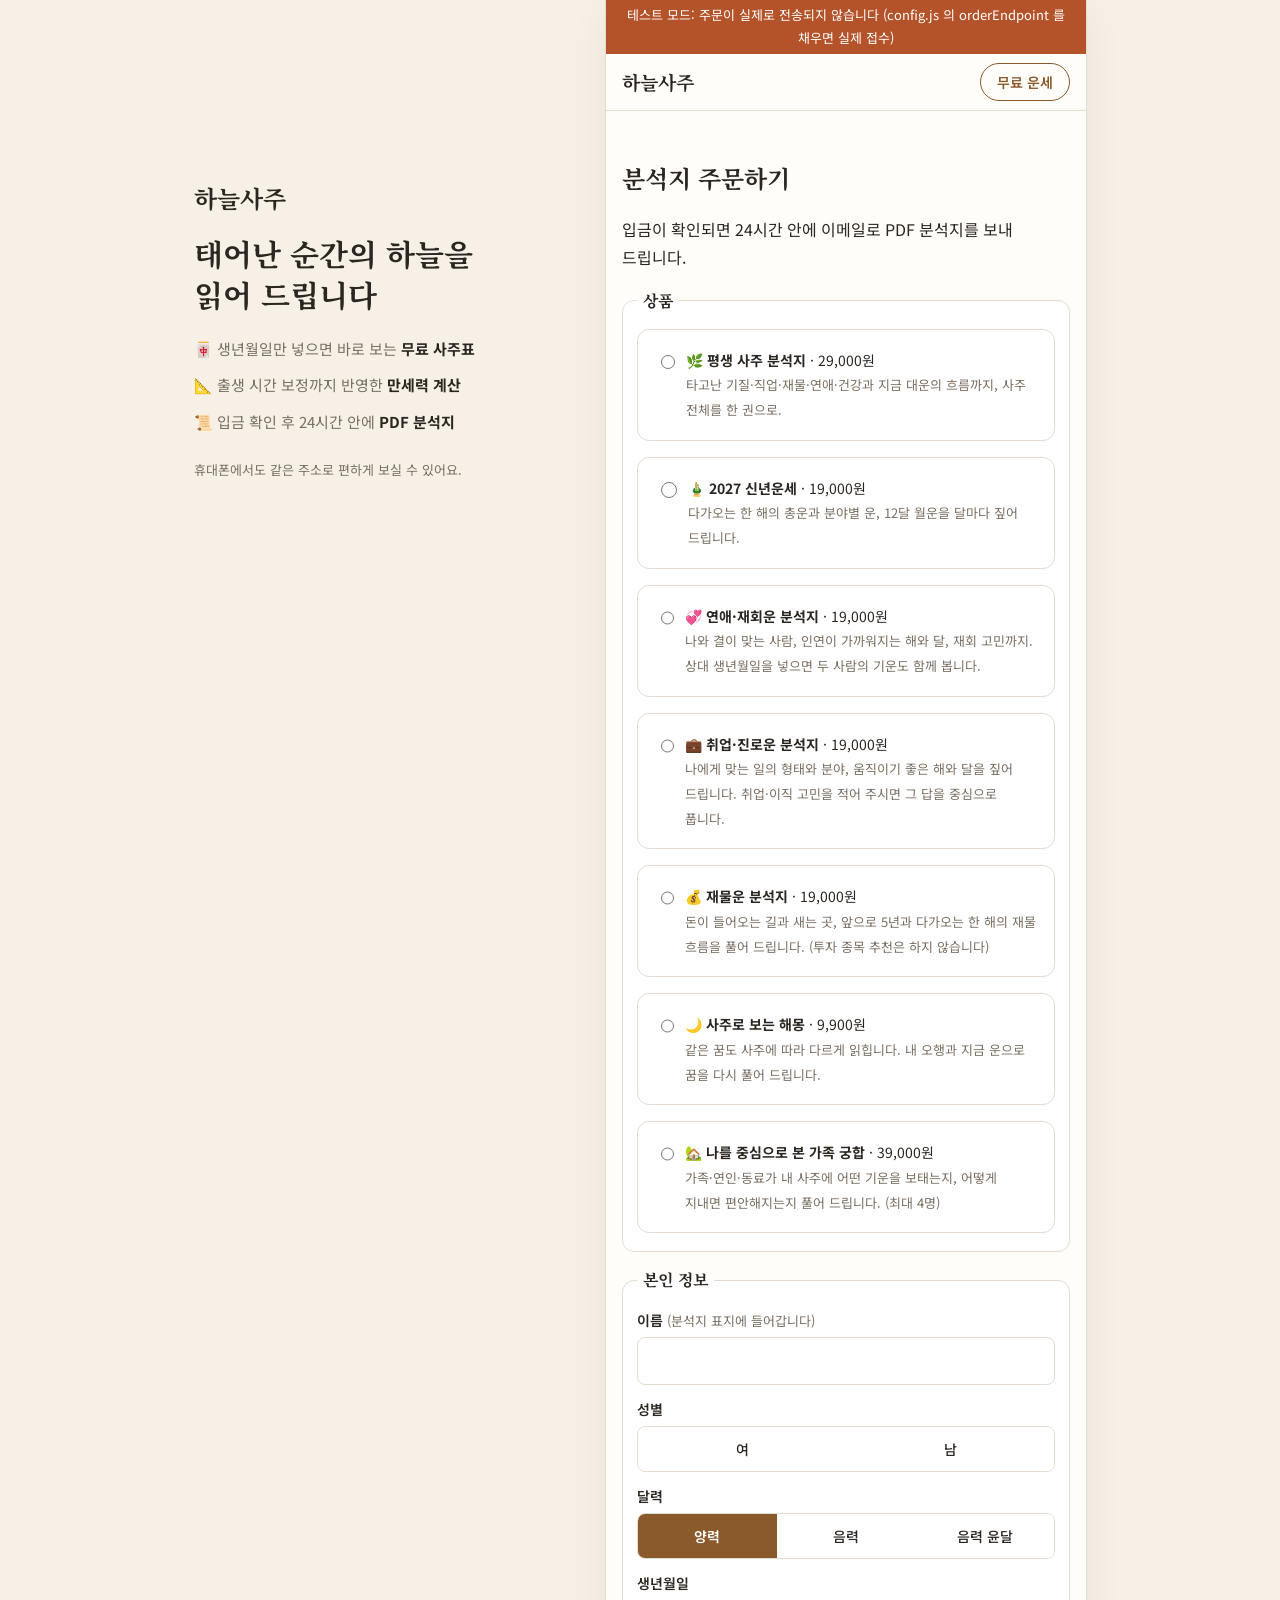
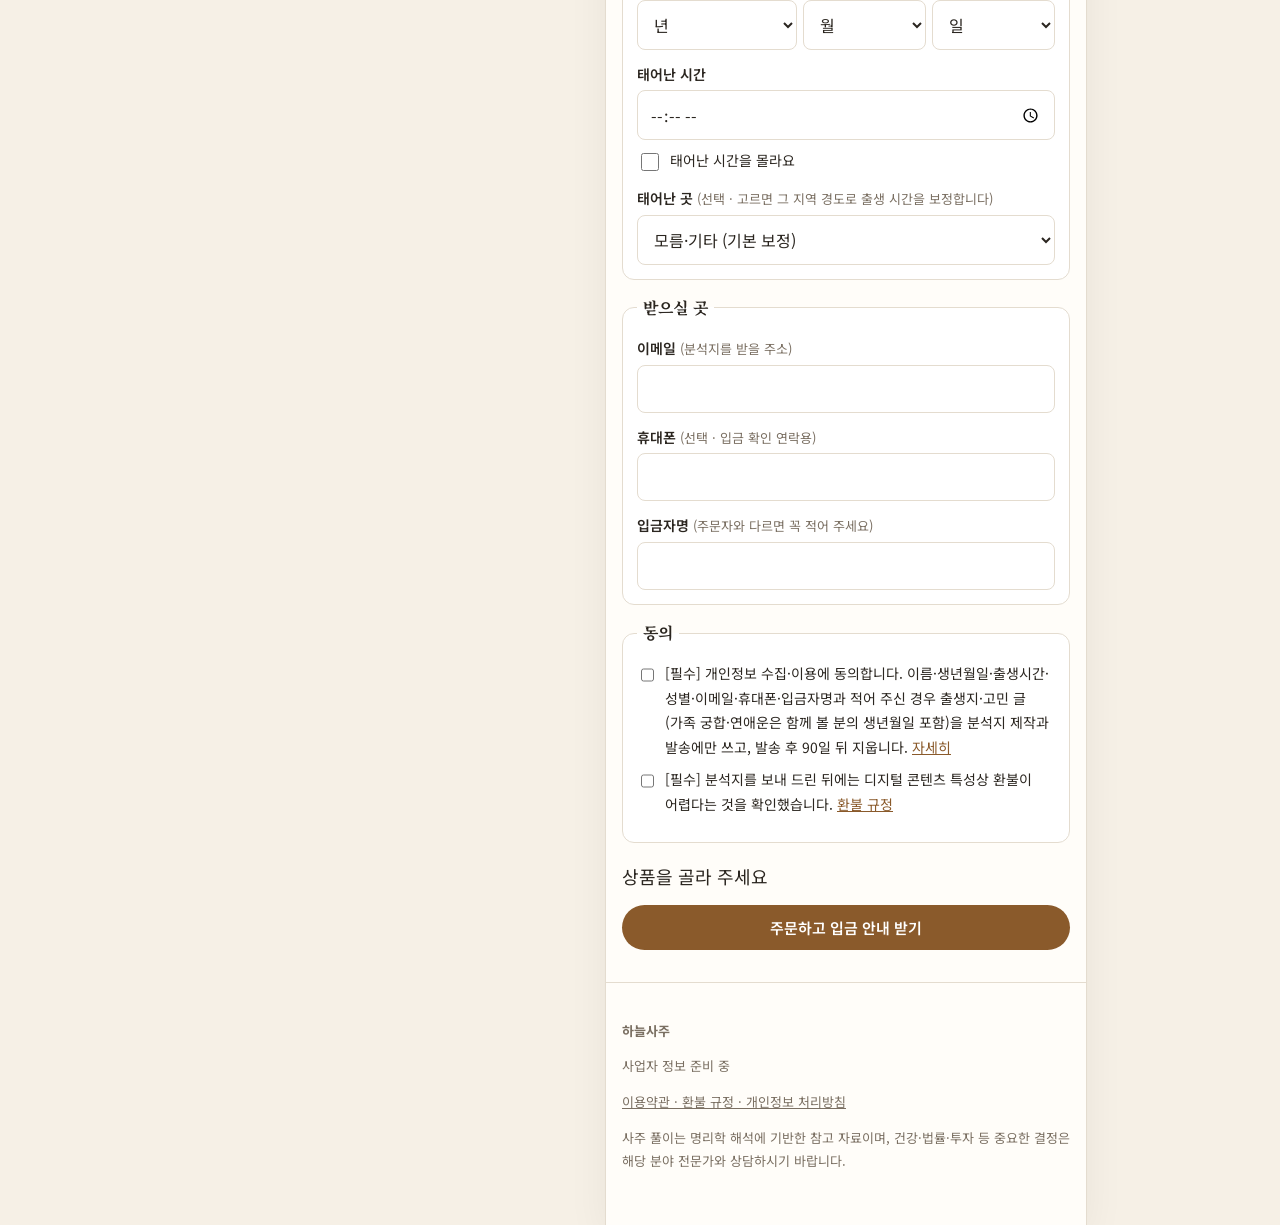
==== order.html @ 5548706a "시연용 첫 공개: 무료 사주표·오늘의 운세·상품 7종·주문서(테스트 모드) Co-Authored-By: Claude Opus 5.5 <noreply@anthropic.com>" ====
<!doctype html>
<html lang="ko">
<head>
<meta charset="utf-8">
<meta name="viewport" content="width=device-width, initial-scale=1">
<!-- site_build: 최신 확인 -->
<meta name="build" content="edf69a641c87">
<script>/* 예전 화면 방지 (site_build.py 가 관리 · 손으로 고치지 마세요): 서버의 최신 빌드와 다르면 한 번 새로 불러온다 */
(function () {
  var mine = document.querySelector('meta[name="build"]').content;
  fetch("version.json?t=" + Date.now(), { cache: "no-store" }).then(function (r) { return r.json(); }).then(function (v) {
    if (!v.build || v.build === mine) return;
    var u = new URL(location.href);
    if (u.searchParams.get("_b") === v.build) return;  // 새로 불렀는데도 다르면 반복하지 않는다
    u.searchParams.set("_b", v.build);
    location.replace(u.toString());
  }).catch(function () {});
})();
</script>
<title>주문하기 · {brand}</title>
<link rel="preconnect" href="https://fonts.googleapis.com">
<link rel="preconnect" href="https://fonts.gstatic.com" crossorigin>
<link href="https://fonts.googleapis.com/css2?family=Noto+Sans+KR:wght@400;500;700&family=Noto+Serif+KR:wght@500;700&display=swap" rel="stylesheet">
<link rel="stylesheet" href="css/style.css?v=b974501cd2">
<script src="js/config.js?v=78c5e0f0bb"></script>
<script src="vendor/lunar.js?v=9750324bfe"></script>
<script src="js/saju-lite.js?v=ed687ce6ce"></script>
<script src="js/site.js?v=39029ff7ec"></script>
<script src="js/order.js?v=ab97b19c59"></script>
</head>
<body>
<div class="layout">
<aside id="side" class="side"></aside>
<div class="app">
<div id="testbanner" class="testbanner" hidden>테스트 모드: 주문이 실제로 전송되지 않습니다 (config.js 의 orderEndpoint 를 채우면 실제 접수)</div>
<header class="top"><div class="wrap">
  <a class="logo" href="index.html" data-brand></a>
  <a class="btn small ghost" href="index.html#free">무료 운세</a>
</div></header>

<main><section><div class="wrap">
  <div id="order-view">
    <h2>분석지 주문하기</h2>
    <p class="sub">입금이 확인되면 24시간 안에 이메일로 PDF 분석지를 보내 드립니다.</p>

    <form id="o-form" novalidate>
      <fieldset><legend>상품</legend>
        <div class="grid" id="o-products"></div>
      </fieldset>

      <fieldset><legend>본인 정보</legend>
        <div class="row two" style="margin-bottom:12px">
          <div><label for="o-name">이름 <span class="hint">(분석지 표지에 들어갑니다)</span></label><input type="text" id="o-name" maxlength="20" autocomplete="name"></div>
          <div><label>성별</label><div class="seg">
            <label><input type="radio" name="o-gender" value="여"><span>여</span></label>
            <label><input type="radio" name="o-gender" value="남"><span>남</span></label></div></div>
        </div>
        <div style="margin-bottom:12px"><label>달력</label><div class="seg">
          <label><input type="radio" name="o-cal" value="양력" checked><span>양력</span></label>
          <label><input type="radio" name="o-cal" value="음력"><span>음력</span></label>
          <label><input type="radio" name="o-cal" value="윤달"><span>음력 윤달</span></label></div></div>
        <div class="row two" style="margin-bottom:8px">
          <div><label for="o-y">생년월일</label><div class="row three date3" data-date="o"><select id="o-y" aria-label="년"></select><select id="o-m" aria-label="월"></select><select id="o-d" aria-label="일"></select></div></div>
          <div><label for="o-time">태어난 시간</label><input type="time" id="o-time"></div>
        </div>
        <label class="check"><input type="checkbox" id="o-unknown"> 태어난 시간을 몰라요</label>
        <div style="margin-top:12px"><label for="o-place">태어난 곳 <span class="hint">(선택 · 고르면 그 지역 경도로 출생 시간을 보정합니다)</span></label><select id="o-place"></select></div>
      </fieldset>

      <fieldset id="o-dream-box" hidden><legend>꿈 이야기</legend>
        <label for="o-dream">어떤 꿈이었나요? <span class="hint">(장면, 등장한 것, 느낌을 자유롭게 · 20~1,000자)</span></label>
        <textarea id="o-dream" maxlength="1000" placeholder="예) 큰 구렁이가 집 안으로 들어와 내 발목을 감았는데 이상하게 무섭지 않았다."></textarea>
        <div style="margin-top:12px"><label for="o-dream-date">꿈 꾼 날</label><input type="date" id="o-dream-date"></div>
      </fieldset>

      <fieldset id="o-concern-box" hidden><legend>고민 <span class="hint">(선택)</span></legend>
        <label for="o-concern">지금 가장 궁금한 것을 적어 주세요 <span class="hint">(500자까지 · 적어 주시면 그 답을 중심으로 풉니다)</span></label>
        <textarea id="o-concern" maxlength="500"></textarea>
      </fieldset>

      <fieldset id="o-family-box" hidden><legend id="o-family-legend">함께 볼 사람 <span class="hint">(최대 4명)</span></legend>
        <div id="o-family" class="grid"></div>
        <button type="button" class="btn ghost small" id="o-add" style="margin-top:10px">+ 사람 추가</button>
      </fieldset>

      <fieldset><legend>받으실 곳</legend>
        <div class="row two">
          <div><label for="o-email">이메일 <span class="hint">(분석지를 받을 주소)</span></label><input type="email" id="o-email" autocomplete="email" inputmode="email"></div>
          <div><label for="o-phone">휴대폰 <span class="hint">(선택 · 입금 확인 연락용)</span></label><input type="tel" id="o-phone" autocomplete="tel" inputmode="tel" maxlength="13"></div>
        </div>
        <div style="margin-top:12px"><label for="o-depositor">입금자명 <span class="hint">(주문자와 다르면 꼭 적어 주세요)</span></label><input type="text" id="o-depositor" maxlength="20"></div>
        <input type="text" id="o-website" class="hp" tabindex="-1" autocomplete="off" aria-hidden="true">
      </fieldset>

      <fieldset><legend>동의</legend>
        <label class="check"><input type="checkbox" id="o-agree-privacy"> <span>[필수] 개인정보 수집·이용에 동의합니다. 이름·생년월일·출생시간·성별·이메일·휴대폰·입금자명과 적어 주신 경우 출생지·고민 글(가족 궁합·연애운은 함께 볼 분의 생년월일 포함)을 분석지 제작과 발송에만 쓰고, 발송 후 90일 뒤 지웁니다. <a href="policy.html#privacy" target="_blank">자세히</a></span></label>
        <label class="check" style="margin-top:8px"><input type="checkbox" id="o-agree-refund"> <span>[필수] 분석지를 보내 드린 뒤에는 디지털 콘텐츠 특성상 환불이 어렵다는 것을 확인했습니다. <a href="policy.html#refund" target="_blank">환불 규정</a></span></label>
        <label class="check" style="margin-top:8px"><input type="checkbox" id="o-agree-family" hidden> <span id="o-agree-family-text" hidden>[필수] 함께 볼 분에게 생년월일 정보를 쓰는 것에 대해 알리고 동의를 받았습니다.</span></label>
      </fieldset>

      <div class="total"><span id="o-sel">상품을 골라 주세요</span><b id="o-price"></b></div>
      <div id="o-error" class="error" role="alert"></div>
      <button class="btn" id="o-submit" type="submit" style="width:100%">주문하고 입금 안내 받기</button>
    </form>
  </div>

  <div id="done-view" hidden></div>
</div></section></main>

<footer id="footer"></footer>
</div>
</div>
</body>
</html>
---- css/style.css ----
:root {
  --ink: #2b2620; --muted: #7a6f62; --line: #e4dccf; --paper: #fffdf9; --card: #fff; --soft: #f6f0e6;
  --accent: #8a5a2b; --accent-ink: #fff; --good: #2e7d4f; --warn: #b4532a;
  --wood: #2e7d4f; --wood-bg: #e4f1e8; --fire: #c0392b; --fire-bg: #fbe5e1; --earth: #9a7024; --earth-bg: #f6eed8;
  --metal: #5f6672; --metal-bg: #eceff3; --water: #1f3a5f; --water-bg: #e0e8f2;
  --radius: 12px;
}
@media (prefers-color-scheme: dark) {
  :root {
    --ink: #ece6dc; --muted: #a99e90; --line: #3a342c; --paper: #1b1814; --card: #23201b; --soft: #2b2620;
    --accent: #d39a5e; --accent-ink: #1b1814; --good: #6fc08e; --warn: #e88a5c;
    --wood: #7cc79a; --wood-bg: #1f3227; --fire: #ef8a7c; --fire-bg: #3a2220; --earth: #d9b26a; --earth-bg: #3a3020;
    --metal: #b7bec9; --metal-bg: #2c3038; --water: #8fb3e3; --water-bg: #1d2a3d;
  }
}
* { box-sizing: border-box; }
[hidden] { display: none !important; }
html { -webkit-text-size-adjust: 100%; }
body { margin: 0; background: var(--paper); color: var(--ink); font: 16px/1.75 "Noto Sans KR", "Malgun Gothic", sans-serif; word-break: keep-all; }
h1, h2, h3, .serif { font-family: "Noto Serif KR", "Batang", serif; line-height: 1.35; }
a { color: var(--accent); }
.wrap { max-width: 760px; margin: 0 auto; padding: 0 16px; }
header.top { border-bottom: 1px solid var(--line); background: var(--paper); position: sticky; top: 0; z-index: 5; }
header.top .wrap { display: flex; align-items: center; justify-content: space-between; height: 56px; }
.logo { font: 700 19px "Noto Serif KR", serif; color: var(--ink); text-decoration: none; }
.btn { display: inline-flex; align-items: center; justify-content: center; gap: 6px; border: 0; border-radius: 999px; padding: 12px 22px;
       background: var(--accent); color: var(--accent-ink); font: 600 15px "Noto Sans KR", sans-serif; text-decoration: none; cursor: pointer; }
.btn.ghost { background: transparent; color: var(--accent); border: 1.5px solid var(--accent); }
.btn.small { padding: 8px 16px; font-size: 14px; }
.btn[disabled] { opacity: .5; cursor: not-allowed; }
.hero { padding: 48px 0 32px; text-align: center; }
.hero .kicker { color: var(--accent); letter-spacing: .2em; font-size: 13px; }
.hero h1 { font-size: clamp(28px, 7vw, 40px); margin: 8px 0 12px; }
.hero p { color: var(--muted); margin: 0 auto 24px; max-width: 520px; }
.hero .actions { display: flex; gap: 10px; justify-content: center; flex-wrap: wrap; }
section { padding: 32px 0; }
section > .wrap > h2 { font-size: 24px; margin: 0 0 6px; }
section > .wrap > .sub { color: var(--muted); margin: 0 0 20px; }
.card { background: var(--card); border: 1px solid var(--line); border-radius: var(--radius); padding: 18px; }
.grid { display: grid; gap: 12px; }
@media (min-width: 620px) { .grid.two { grid-template-columns: 1fr 1fr; } }
.product { display: flex; flex-direction: column; gap: 8px; }
.product h3 { margin: 0; font-size: 18px; }
.product .price { font: 700 20px "Noto Sans KR", sans-serif; color: var(--accent); }
.product .meta { font-size: 13px; color: var(--muted); }
.product p { margin: 0; font-size: 15px; }
.product .btn { align-self: flex-start; margin-top: 4px; }
.steps { counter-reset: s; display: grid; gap: 10px; padding: 0; margin: 0; list-style: none; }
@media (min-width: 620px) { .steps { grid-template-columns: repeat(4, 1fr); } }
.steps li { counter-increment: s; background: var(--soft); border-radius: var(--radius); padding: 14px; font-size: 14px; }
.steps li::before { content: counter(s); display: inline-grid; place-items: center; width: 24px; height: 24px; border-radius: 50%;
                    background: var(--accent); color: var(--accent-ink); font-weight: 700; font-size: 13px; margin-bottom: 6px; }
.steps b { display: block; font-size: 15px; }
details { border-bottom: 1px solid var(--line); padding: 12px 0; }
details summary { cursor: pointer; font-weight: 600; }
details p { margin: 8px 0 0; color: var(--muted); font-size: 15px; }
footer { border-top: 1px solid var(--line); padding: 24px 0 40px; font-size: 13px; color: var(--muted); }
footer a { color: var(--muted); }

/* 폼 */
form .row { display: grid; gap: 12px; }
@media (min-width: 620px) { form .row.two { grid-template-columns: 1fr 1fr; } form .row.three { grid-template-columns: 1fr 1fr 1fr; } }
label { display: block; font-size: 14px; font-weight: 600; margin-bottom: 4px; }
.hint { font-size: 13px; color: var(--muted); font-weight: 400; }
input[type=text], input[type=email], input[type=tel], input[type=date], input[type=time], select, textarea {
  width: 100%; padding: 11px 12px; border: 1px solid var(--line); border-radius: 8px; background: var(--card); color: var(--ink);
  font: 16px "Noto Sans KR", sans-serif; }
textarea { min-height: 120px; resize: vertical; }
input:focus, select:focus, textarea:focus { outline: 2px solid var(--accent); outline-offset: 1px; }
.seg { display: flex; border: 1px solid var(--line); border-radius: 8px; overflow: hidden; }
.seg label { flex: 1; margin: 0; text-align: center; font-weight: 500; }
.seg input { position: absolute; opacity: 0; pointer-events: none; }
.seg span { display: block; padding: 10px 4px; cursor: pointer; background: var(--card); }
.seg input:checked + span { background: var(--accent); color: var(--accent-ink); font-weight: 600; }
.seg input:focus-visible + span { outline: 2px solid var(--accent); outline-offset: -3px; }
.date3 { grid-template-columns: 1.3fr 1fr 1fr !important; gap: 6px !important; }
.check { display: flex; gap: 8px; align-items: flex-start; font-weight: 400; font-size: 14px; }
.check input { margin-top: 5px; width: 18px; height: 18px; accent-color: var(--accent); }
fieldset { border: 1px solid var(--line); border-radius: var(--radius); padding: 14px; margin: 0 0 14px; background: var(--card); }
legend { font-weight: 700; padding: 0 6px; font-family: "Noto Serif KR", serif; }
.error { color: var(--warn); font-size: 14px; margin-top: 6px; }
.notice { background: var(--soft); border-radius: var(--radius); padding: 14px 16px; font-size: 15px; }
.notice.warn { background: transparent; border: 1.5px dashed var(--warn); color: var(--ink); }
.total { display: flex; justify-content: space-between; align-items: baseline; font-size: 18px; margin: 18px 0 12px; }
.total b { font-size: 24px; color: var(--accent); }
.hp { position: absolute; left: -9999px; }

/* 사주표 (무료 메뉴) */
.pillars { display: grid; grid-template-columns: repeat(4, 1fr); gap: 6px; text-align: center; }
.pillar { border: 1px solid var(--line); border-radius: 10px; overflow: hidden; background: var(--card); }
.pillar .head { font-size: 12px; color: var(--muted); padding: 4px 0; background: var(--soft); }
.pillar.me .head { background: var(--accent); color: var(--accent-ink); font-weight: 700; }
.pillar .ch { font: 700 clamp(26px, 8vw, 36px)/1.2 "Noto Serif KR", serif; padding: 6px 0 0; }
.pillar .ko { font-size: 11px; padding-bottom: 6px; opacity: .85; }
.pillar .ss { font-size: 12px; color: var(--muted); padding: 3px 0; border-top: 1px solid var(--line); }
.pillar .none { padding: 34px 4px; font-size: 12px; color: var(--muted); }
.wood { color: var(--wood); background: var(--wood-bg); } .fire { color: var(--fire); background: var(--fire-bg); }
.earth { color: var(--earth); background: var(--earth-bg); } .metal { color: var(--metal); background: var(--metal-bg); }
.water { color: var(--water); background: var(--water-bg); }
.bars { display: grid; gap: 6px; margin-top: 14px; }
.bar { display: grid; grid-template-columns: 52px 1fr 20px; gap: 8px; align-items: center; font-size: 14px; }
.bar .track { height: 10px; background: var(--soft); border-radius: 5px; overflow: hidden; }
.bar .fill { height: 100%; border-radius: 5px; }
.fill.wood { background: var(--wood); } .fill.fire { background: var(--fire); } .fill.earth { background: var(--earth); }
.fill.metal { background: var(--metal); } .fill.water { background: var(--water); }
.result { margin-top: 18px; display: none; }
.result.on { display: block; }
.result h3 { font-size: 20px; margin: 18px 0 8px; }
.luck { display: grid; gap: 10px; }
.luck .big { font: 700 22px "Noto Serif KR", serif; }
.chips { display: flex; gap: 6px; flex-wrap: wrap; }
.chip { background: var(--soft); border-radius: 999px; padding: 4px 12px; font-size: 13px; }
.cta { margin-top: 18px; text-align: center; }
.tabs { display: flex; gap: 6px; margin-bottom: 14px; }
.tabs button { flex: 1; padding: 10px; border: 1px solid var(--line); background: var(--card); color: var(--ink); border-radius: 8px; font: 600 15px "Noto Sans KR", sans-serif; cursor: pointer; }
.tabs button[aria-selected=true] { background: var(--accent); color: var(--accent-ink); border-color: var(--accent); }
.person { position: relative; }
.person .remove { position: absolute; top: 8px; right: 8px; }
.testbanner { background: var(--warn); color: #fff; text-align: center; font-size: 13px; padding: 4px; }

/* 앱형 레이아웃: 휴대폰 폭 한 줄. 넓은 화면에서는 왼쪽 소개 + 가운데 앱 화면 (점신식) */
.app { max-width: 480px; margin: 0 auto; background: var(--paper); min-height: 100vh; display: flex; flex-direction: column; }
.app main { flex: 1; }
.app .wrap { max-width: none; }
.app .grid.two, .app form .row.two { grid-template-columns: 1fr; }
.app .steps { grid-template-columns: 1fr 1fr; }
.side { display: none; }
@media (min-width: 1000px) {
  body { background: var(--soft); }
  .layout { display: flex; justify-content: center; gap: 72px; }
  .app { margin: 0; flex: 0 0 480px; box-shadow: 0 0 0 1px var(--line), 0 12px 40px rgba(0, 0, 0, .06); }
  .side { display: block; width: 340px; position: sticky; top: 0; height: 100vh; padding-top: 20vh; }
  .side .logo { font-size: 24px; }
  .side h1 { font-size: 30px; margin: 18px 0 22px; }
  .side ul { list-style: none; padding: 0; margin: 0 0 24px; display: grid; gap: 10px; color: var(--muted); font-size: 15px; }
  .side li b { color: var(--ink); }
}

/* 홈 메뉴 아이콘 */
.menu { display: grid; grid-template-columns: repeat(3, 1fr); gap: 8px; }
.menu a { display: flex; flex-direction: column; align-items: center; gap: 2px; padding: 14px 4px 12px; border-radius: var(--radius);
          background: var(--card); border: 1px solid var(--line); color: var(--ink); text-decoration: none; font-size: 14px; font-weight: 600; text-align: center; }
.menu .ic { font-size: 26px; line-height: 1.2; }
.menu .tag { font-size: 11px; font-weight: 500; color: var(--muted); }
.menu .tag.free { color: var(--good); }

/* 한 문항씩 묻는 입력 단계 */
.wiz-top { display: flex; align-items: center; gap: 6px; font-size: 13px; color: var(--muted); min-height: 28px; }
.wiz-top .back { border: 0; background: none; color: var(--ink); font-size: 22px; line-height: 1; cursor: pointer; padding: 0 6px 0 0; }
.wiz-top b { color: var(--accent); }
.progress { height: 4px; background: var(--soft); border-radius: 2px; margin: 8px 0 18px; overflow: hidden; }
.progress span { display: block; height: 100%; width: 25%; background: var(--accent); transition: width .25s; }
.wiz-step h3 { font-size: 21px; margin: 0 0 16px; }
.seg.big span { padding: 16px 4px; font-size: 17px; }
.profile { display: flex; align-items: center; gap: 8px; background: var(--soft); border-radius: var(--radius); padding: 10px 12px; font-size: 14px; margin-bottom: 14px; }
.profile span { flex: 1; }
.profile .btn { padding: 6px 12px; font-size: 13px; }

/* 분석지 미리보기 (흐리게 가린 맛보기) */
.toc { list-style: none; padding: 0; margin: 0; }
.toc li { display: flex; justify-content: space-between; gap: 8px; padding: 9px 0; border-bottom: 1px solid var(--line); font-size: 15px; }
.toc li .st { font-size: 12px; color: var(--muted); white-space: nowrap; }
.toc li.free .st { color: var(--good); font-weight: 600; }
.peek { position: relative; margin-top: 14px; border: 1px solid var(--line); border-radius: var(--radius); overflow: hidden; }
.peek .blur { filter: blur(5px); user-select: none; pointer-events: none; padding: 8px 14px 40px; font-size: 15px; }
.peek .blur h4 { margin: 10px 0 4px; font: 700 16px "Noto Serif KR", serif; }
.peek .blur p { margin: 0; }
.peek .veil { position: absolute; inset: 0; display: flex; flex-direction: column; align-items: center; justify-content: flex-end; gap: 8px;
              padding: 16px; text-align: center; background: linear-gradient(transparent 5%, var(--card) 62%); }
.peek .veil p { margin: 0; font-size: 15px; font-weight: 600; }

/* 화면 아래 고정 주문 버튼 */
.bottombar { position: sticky; bottom: 0; z-index: 5; padding: 10px 16px calc(10px + env(safe-area-inset-bottom)); background: var(--paper); border-top: 1px solid var(--line); }
.bottombar .btn { width: 100%; }
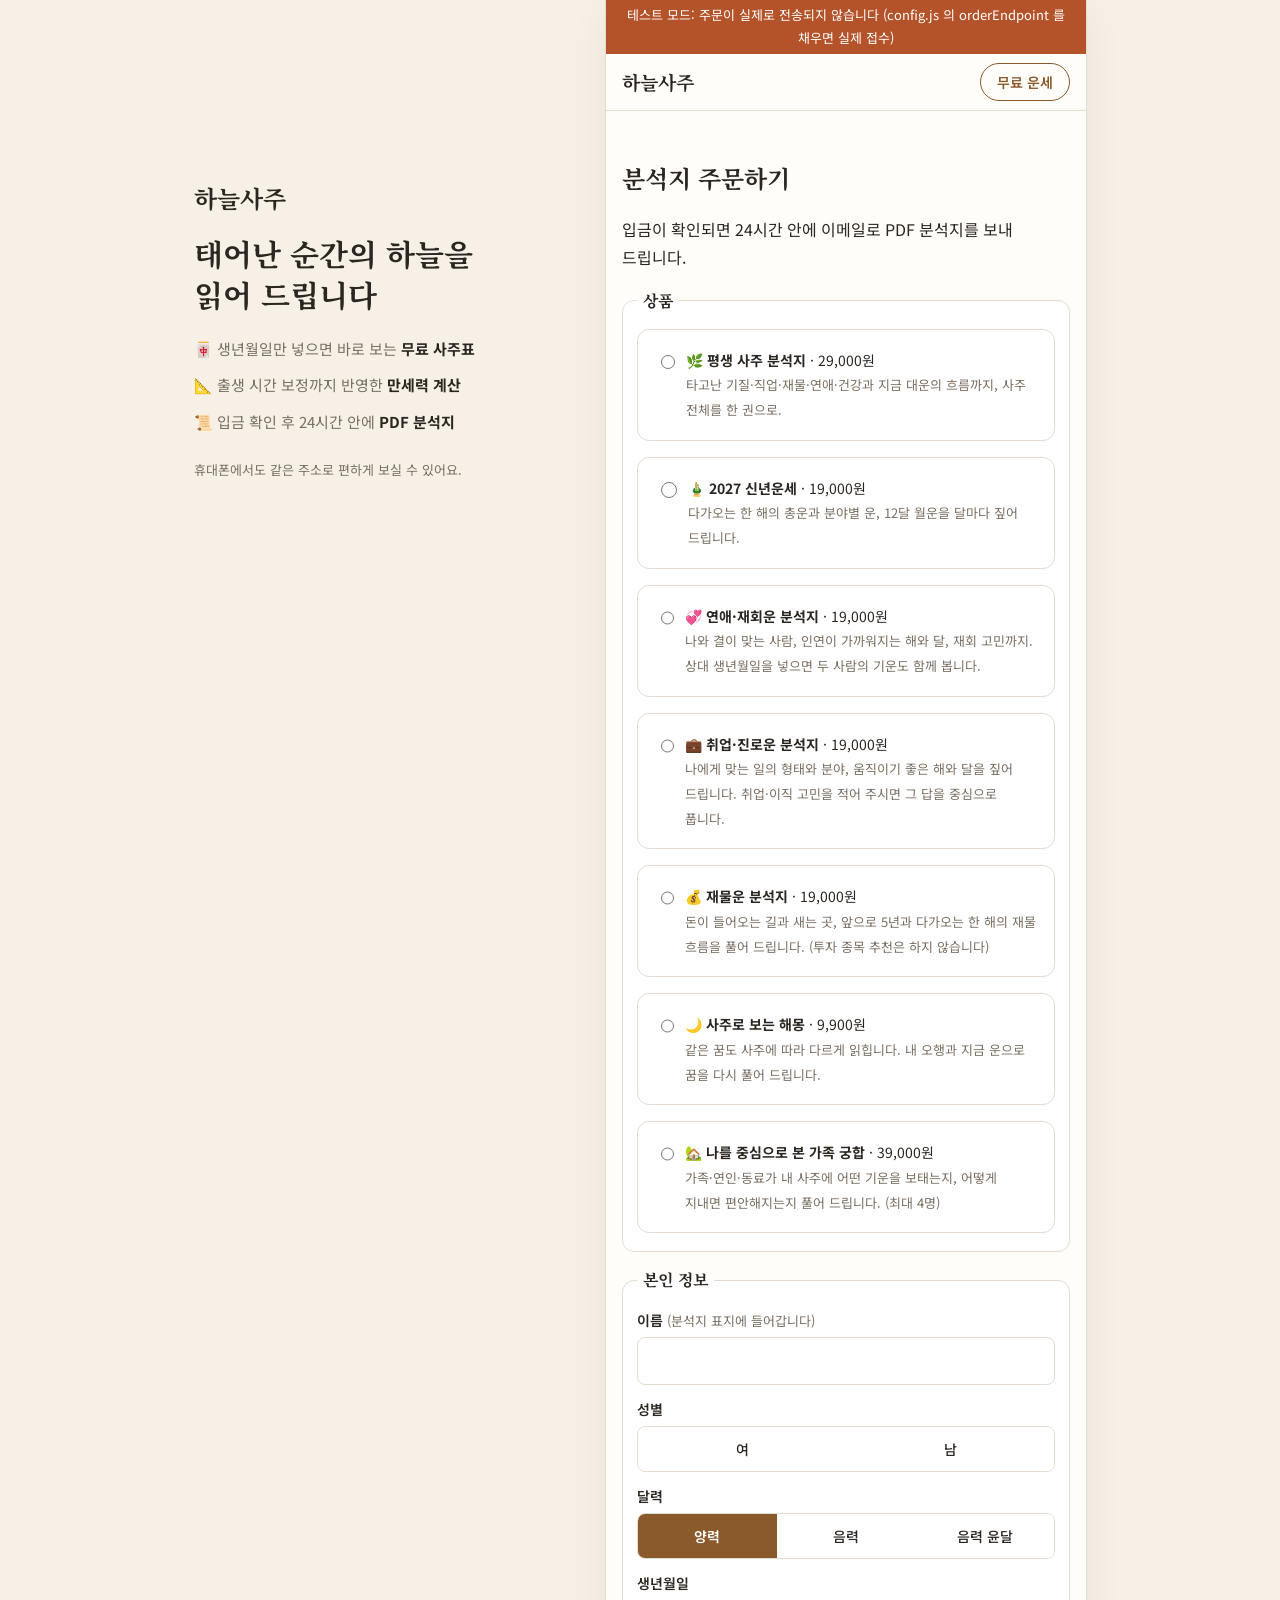
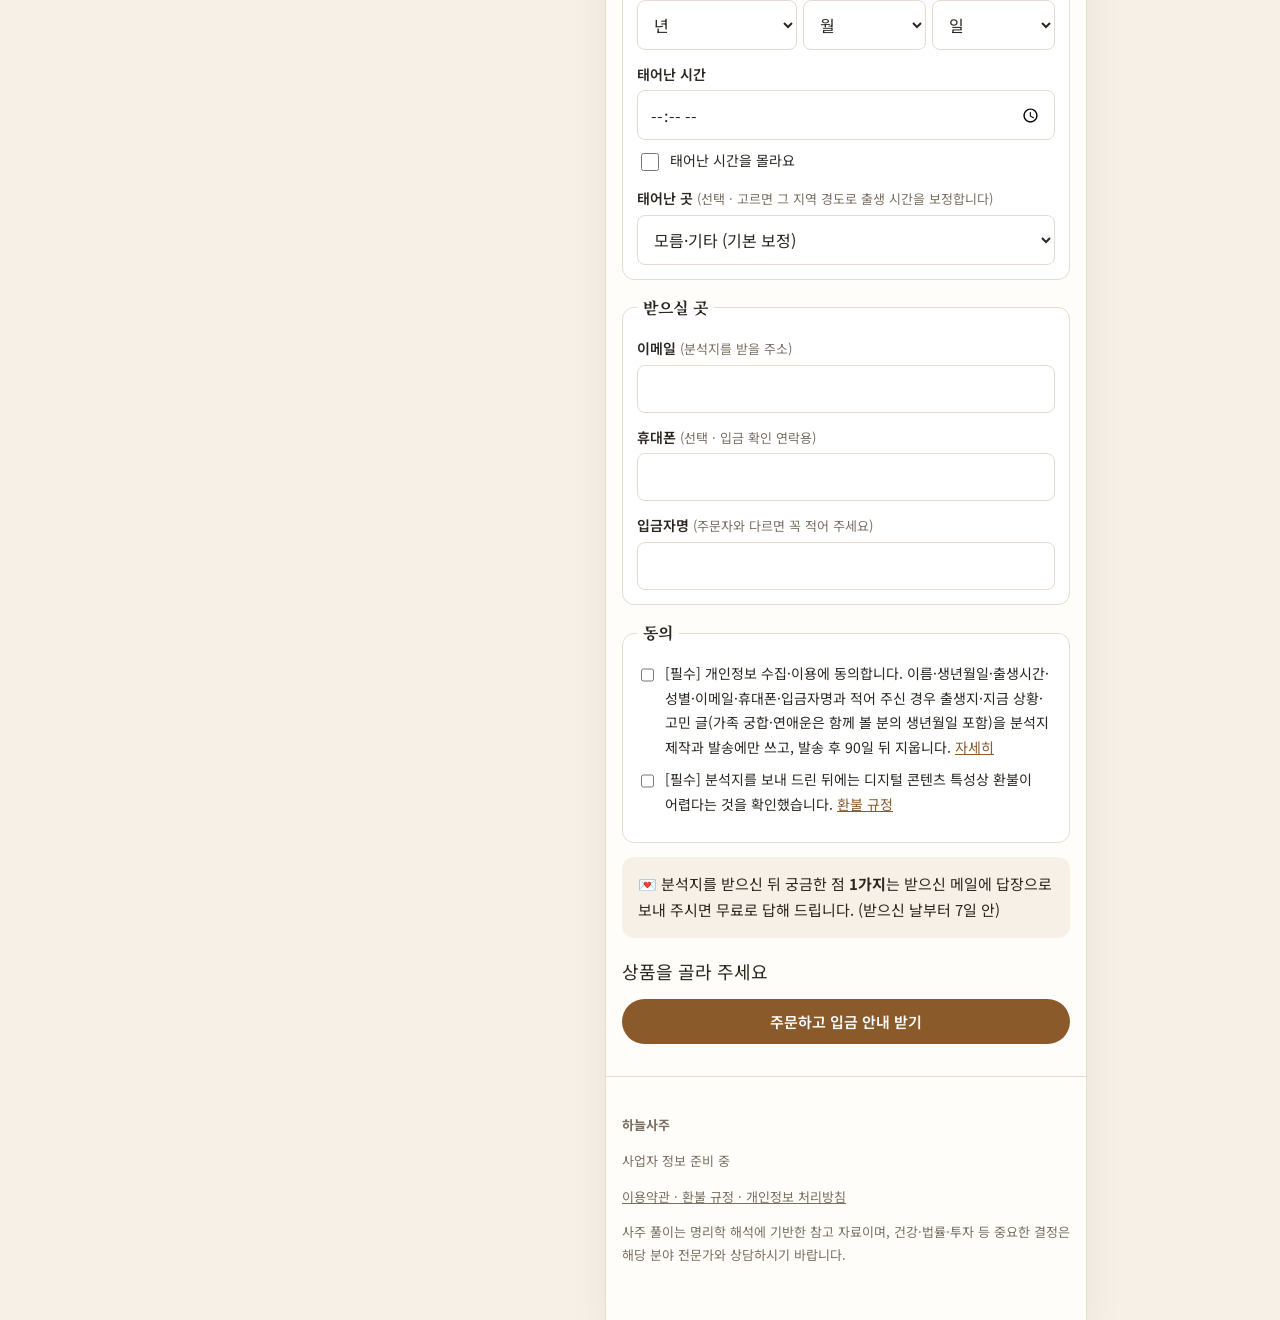
==== commit 1d4c2dfa: "용신 규칙(관성 4개 이상 인성)·주문서 지금 상황 칸·무료 추가 질문 1회 안내 Co-Authored-By: Claude Opus 5.5 <noreply@anthropic.com" ====
--- a/order.html
+++ b/order.html
@@ -4,7 +4,7 @@
 <meta charset="utf-8">
 <meta name="viewport" content="width=device-width, initial-scale=1">
 <!-- site_build: 최신 확인 -->
-<meta name="build" content="edf69a641c87">
+<meta name="build" content="ff8f62490d3b">
 <script>/* 예전 화면 방지 (site_build.py 가 관리 · 손으로 고치지 마세요): 서버의 최신 빌드와 다르면 한 번 새로 불러온다 */
 (function () {
   var mine = document.querySelector('meta[name="build"]').content;
@@ -22,11 +22,11 @@
 <link rel="preconnect" href="https://fonts.gstatic.com" crossorigin>
 <link href="https://fonts.googleapis.com/css2?family=Noto+Sans+KR:wght@400;500;700&family=Noto+Serif+KR:wght@500;700&display=swap" rel="stylesheet">
 <link rel="stylesheet" href="css/style.css?v=b974501cd2">
-<script src="js/config.js?v=78c5e0f0bb"></script>
+<script src="js/config.js?v=64188c9928"></script>
 <script src="vendor/lunar.js?v=9750324bfe"></script>
-<script src="js/saju-lite.js?v=ed687ce6ce"></script>
+<script src="js/saju-lite.js?v=3cc2ab0cae"></script>
 <script src="js/site.js?v=39029ff7ec"></script>
-<script src="js/order.js?v=ab97b19c59"></script>
+<script src="js/order.js?v=8656a1afbb"></script>
 </head>
 <body>
 <div class="layout">
@@ -74,6 +74,8 @@
       </fieldset>
 
       <fieldset id="o-concern-box" hidden><legend>고민 <span class="hint">(선택)</span></legend>
+        <div id="o-situation-box" style="margin-bottom:12px"><label>지금 상황 <span class="hint">(하나만 골라 주세요 · 그 상황에 맞춰 답을 먼저 드립니다)</span></label>
+          <div id="o-situation"></div></div>
         <label for="o-concern">지금 가장 궁금한 것을 적어 주세요 <span class="hint">(500자까지 · 적어 주시면 그 답을 중심으로 풉니다)</span></label>
         <textarea id="o-concern" maxlength="500"></textarea>
       </fieldset>
@@ -93,11 +95,12 @@
       </fieldset>
 
       <fieldset><legend>동의</legend>
-        <label class="check"><input type="checkbox" id="o-agree-privacy"> <span>[필수] 개인정보 수집·이용에 동의합니다. 이름·생년월일·출생시간·성별·이메일·휴대폰·입금자명과 적어 주신 경우 출생지·고민 글(가족 궁합·연애운은 함께 볼 분의 생년월일 포함)을 분석지 제작과 발송에만 쓰고, 발송 후 90일 뒤 지웁니다. <a href="policy.html#privacy" target="_blank">자세히</a></span></label>
+        <label class="check"><input type="checkbox" id="o-agree-privacy"> <span>[필수] 개인정보 수집·이용에 동의합니다. 이름·생년월일·출생시간·성별·이메일·휴대폰·입금자명과 적어 주신 경우 출생지·지금 상황·고민 글(가족 궁합·연애운은 함께 볼 분의 생년월일 포함)을 분석지 제작과 발송에만 쓰고, 발송 후 90일 뒤 지웁니다. <a href="policy.html#privacy" target="_blank">자세히</a></span></label>
         <label class="check" style="margin-top:8px"><input type="checkbox" id="o-agree-refund"> <span>[필수] 분석지를 보내 드린 뒤에는 디지털 콘텐츠 특성상 환불이 어렵다는 것을 확인했습니다. <a href="policy.html#refund" target="_blank">환불 규정</a></span></label>
         <label class="check" style="margin-top:8px"><input type="checkbox" id="o-agree-family" hidden> <span id="o-agree-family-text" hidden>[필수] 함께 볼 분에게 생년월일 정보를 쓰는 것에 대해 알리고 동의를 받았습니다.</span></label>
       </fieldset>
 
+      <div class="notice" id="o-followup" hidden></div>
       <div class="total"><span id="o-sel">상품을 골라 주세요</span><b id="o-price"></b></div>
       <div id="o-error" class="error" role="alert"></div>
       <button class="btn" id="o-submit" type="submit" style="width:100%">주문하고 입금 안내 받기</button>
